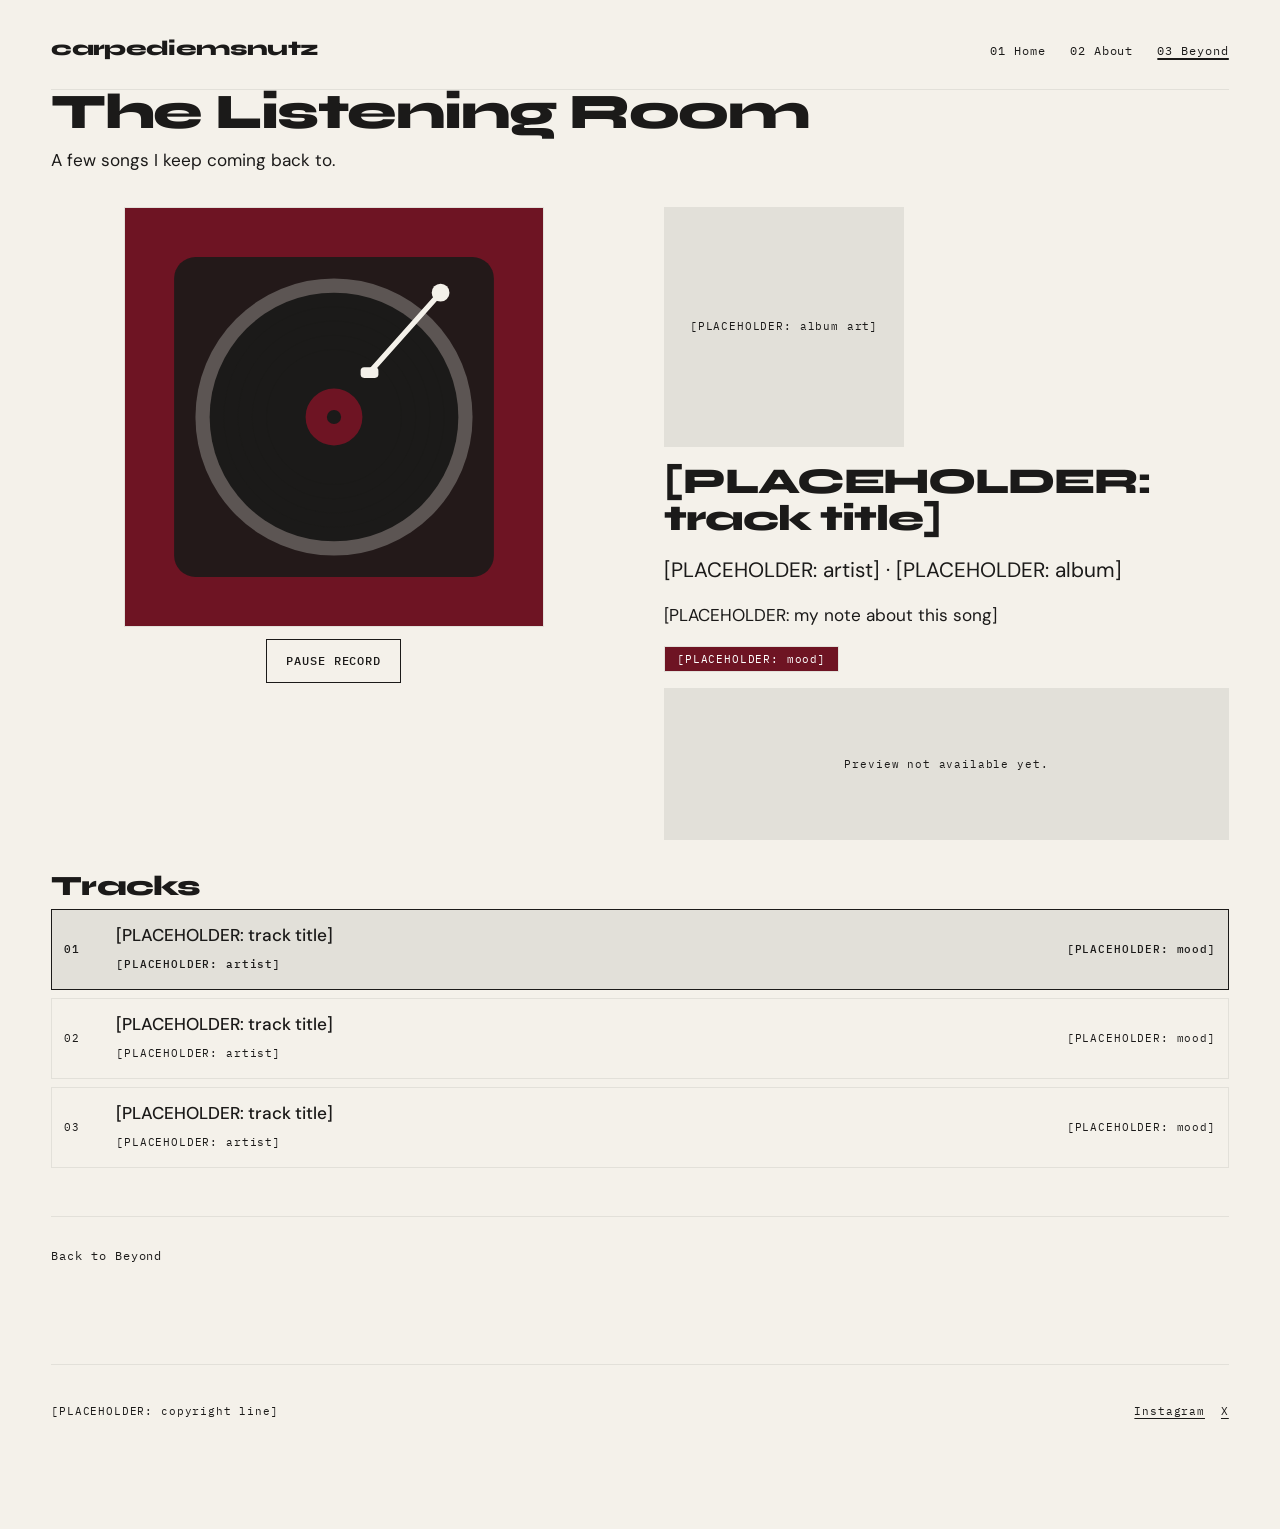
==== listening-room/index.html @ 9725955f "add listening room" ====
<!DOCTYPE html>
<html lang="en">
<head>
<meta charset="utf-8">
<meta name="viewport" content="width=device-width, initial-scale=1">
<title>The Listening Room — carpediemsnutz</title>
<meta name="description" content="[PLACEHOLDER: listening room description]">

<link rel="stylesheet" href="../css/fonts.css">
<link rel="stylesheet" href="../css/tokens.css">
<link rel="stylesheet" href="../css/base.css">
<link rel="stylesheet" href="../css/pages.css?v=1">
<link rel="stylesheet" href="../css/listening-room.css">
</head>
<body>

<div class="page-frame">

  <nav class="site-nav" aria-label="Main">
    <p class="site-nav-word">carpediemsnutz</p>
    <ul class="site-nav-list">
      <li><a href="../">01 Home</a></li>
      <li><a href="../#about">02 About</a></li>
      <li><a href="../#beyond" aria-current="page">03 Beyond</a></li>
    </ul>
  </nav>

  <main>
    <h1 class="page-heading">The Listening Room</h1>
    <p class="page-intro">A few songs I keep coming back to.</p>

    <div class="lr-layout">
      <div class="lr-turntable-col">
        <div class="turntable-wrap" id="turntable-wrap">
          <div class="turntable-field" id="room-accent">
            <svg class="turntable lr-turntable" viewBox="0 0 200 200" aria-hidden="true" focusable="false">
              <!-- plinth -->
              <rect x="10" y="10" width="180" height="180" rx="12" fill="var(--ink)" opacity="0.9"/>
              <!-- platter -->
              <circle cx="100" cy="100" r="78" fill="var(--stone)" opacity="0.3"/>
              <!-- record -->
              <g class="turntable__record">
                <circle cx="100" cy="100" r="70" fill="var(--ink)"/>
                <circle cx="100" cy="100" r="62" fill="none" stroke="var(--ink)" stroke-width="0.5" opacity="0.4"/>
                <circle cx="100" cy="100" r="54" fill="none" stroke="var(--ink)" stroke-width="0.5" opacity="0.4"/>
                <circle cx="100" cy="100" r="46" fill="none" stroke="var(--ink)" stroke-width="0.5" opacity="0.4"/>
                <circle cx="100" cy="100" r="38" fill="none" stroke="var(--ink)" stroke-width="0.5" opacity="0.4"/>
                <circle cx="100" cy="100" r="16" class="turntable__label" fill="var(--butter)"/>
                <circle cx="100" cy="100" r="4" fill="var(--ink)"/>
              </g>
              <!-- tonearm -->
              <g class="turntable__tonearm">
                <line x1="160" y1="30" x2="120" y2="75" stroke="var(--paper)" stroke-width="3" stroke-linecap="round"/>
                <circle cx="160" cy="30" r="5" fill="var(--paper)"/>
                <rect x="115" y="72" width="10" height="6" rx="2" fill="var(--paper)"/>
              </g>
            </svg>
          </div>
          <button class="pause-toggle btn" id="pause-toggle" type="button" aria-pressed="false">Pause record</button>
        </div>
      </div>

      <div class="lr-selection">
        <div class="album-art" id="album-art">[PLACEHOLDER: album art]</div>
        <h2 class="track-title" id="track-title">[PLACEHOLDER: track title]</h2>
        <p class="track-artist" id="track-artist">[PLACEHOLDER: artist]</p>
        <p class="track-note" id="track-note">[PLACEHOLDER: my note about this song]</p>
        <span class="mood-tag" id="mood-tag">[PLACEHOLDER: mood]</span>
        <div class="embed-wrap" id="embed-wrap">
          <p class="embed-placeholder">Select a track to hear a bit.</p>
        </div>
        <p class="live-region" id="live-region" aria-live="polite" aria-atomic="true"></p>
      </div>
    </div>

    <div class="lr-tracklist">
      <h2 class="block-heading">Tracks</h2>
      <ul class="track-list" id="track-list"></ul>
    </div>
  </main>

  <div class="back-to-start">
    <a href="../#beyond">Back to Beyond</a>
  </div>

  <footer class="footer">
    <p class="footer-line">[PLACEHOLDER: copyright line]</p>
    <div class="footer-social" id="social" aria-label="Social media"></div>
  </footer>

</div>

<script src="../js/pages.js"></script>
<script src="../js/listening-room.js"></script>
</body>
</html>
---- css/fonts.css ----
/* Self-hosted Google Fonts, latin subset, weights used by css/tokens.css. All under the OFL. */

@font-face {
  font-family: "Caveat";
  font-style: normal;
  font-weight: 500;
  font-display: swap;
  src: url("../vendor/fonts/caveat-500.woff2") format("woff2");
}

@font-face {
  font-family: "DM Sans";
  font-style: normal;
  font-weight: 400;
  font-display: swap;
  src: url("../vendor/fonts/dm-sans-400.woff2") format("woff2");
}

@font-face {
  font-family: "DM Sans";
  font-style: normal;
  font-weight: 500;
  font-display: swap;
  src: url("../vendor/fonts/dm-sans-500.woff2") format("woff2");
}

@font-face {
  font-family: "DM Sans";
  font-style: normal;
  font-weight: 700;
  font-display: swap;
  src: url("../vendor/fonts/dm-sans-700.woff2") format("woff2");
}

@font-face {
  font-family: "IBM Plex Mono";
  font-style: normal;
  font-weight: 400;
  font-display: swap;
  src: url("../vendor/fonts/ibm-plex-mono-400.woff2") format("woff2");
}

@font-face {
  font-family: "IBM Plex Mono";
  font-style: normal;
  font-weight: 500;
  font-display: swap;
  src: url("../vendor/fonts/ibm-plex-mono-500.woff2") format("woff2");
}

@font-face {
  font-family: "Syne";
  font-style: normal;
  font-weight: 700;
  font-display: swap;
  src: url("../vendor/fonts/syne-700.woff2") format("woff2");
}

@font-face {
  font-family: "Syne";
  font-style: normal;
  font-weight: 800;
  font-display: swap;
  src: url("../vendor/fonts/syne-800.woff2") format("woff2");
}
---- css/tokens.css ----
/* ============================================================
   DESIGN TOKENS
   Single source of truth for colour, type, spacing, rules,
   radii and layout. Consumed by base.css and the style guide.
   No gradients, shadows or textures belong in this system.
   ============================================================ */

:root {
  /* ----------------------------------------------------------
     1. COLOUR
     ---------------------------------------------------------- */
  --paper: #F4F1EA;
  --white: #FFFFFF;
  --ink: #1B1A19;
  --muted: #B7B7B1;
  --stone: #E2E0D9;

  --maroon: #6E1423;
  --vermilion: #E4472B;
  --cobalt: #2B44D8;
  --butter: #F2C94C;

  /* On-colour text.
     Every pair below is checked against WCAG 2.1.
     Normal text = 4.5:1, large text = 3:1, non-text = 3:1.

     paper       + ink        15.41:1  AAA
     white       + ink        17.38:1  AAA
     ink         + paper      15.41:1  AAA
     stone       + ink        13.16:1  AAA
     muted       + ink         8.62:1  AAA  (text on muted)
     maroon      + white      11.75:1  AAA
     vermilion   + black       5.23:1  AA   (ink is 4.33:1, so NOT used)
     cobalt      + white       7.19:1  AAA
     butter      + ink        10.95:1  AAA

     `--muted` on paper is 1.79:1 and `--stone` on paper is
     1.17:1: use both as surfaces/rules, never as body text. */
  --on-paper: var(--ink);
  --on-white: var(--ink);
  --on-ink: var(--paper);
  --on-muted: var(--ink);
  --on-stone: var(--ink);
  --on-maroon: var(--white);
  --on-vermilion: #000000;
  --on-cobalt: var(--white);
  --on-butter: var(--ink);

  /* Functional colour */
  --focus-ring: var(--ink);
  --selection-bg: var(--butter);
  --selection-ink: var(--ink);
  --rule-color: var(--ink);
  --rule-subtle: var(--stone);

  /* ----------------------------------------------------------
     2. TYPE
     Loaded weights only:
     Syne 700/800 · DM Sans 400/500/700
     IBM Plex Mono 400/500 · Caveat 500
     ---------------------------------------------------------- */
  --font-display: "Syne", "Arial Black", sans-serif;
  --font-body: "DM Sans", "Helvetica Neue", Arial, sans-serif;
  --font-mono: "IBM Plex Mono", "SFMono-Regular", Consolas, monospace;
  --font-hand: "Caveat", "Segoe Script", cursive;

  --weight-regular: 400;
  --weight-medium: 500;
  --weight-bold: 700;
  --weight-display: 800;

  /* Fluid scale. Each value is a clamp(min, preferred, max) that
     lands comfortably at 375px, 768px and 1440px. */
  --text-2xs: clamp(0.625rem, 0.61rem + 0.06vw, 0.6875rem);
  --text-xs: clamp(0.6875rem, 0.67rem + 0.08vw, 0.75rem);
  --text-sm: clamp(0.8125rem, 0.79rem + 0.1vw, 0.875rem);
  --text-base: clamp(0.975rem, 0.93rem + 0.18vw, 1.075rem);
  --text-lg: clamp(1.125rem, 1.02rem + 0.4vw, 1.3rem);
  --text-xl: clamp(1.35rem, 1.15rem + 0.85vw, 1.75rem);
  --text-2xl: clamp(1.5rem, 1.15rem + 1.4vw, 2.6rem);
  --text-3xl: clamp(1.75rem, 1.2rem + 2.4vw, 3.75rem);
  --text-4xl: clamp(1.85rem, 1.25rem + 3.4vw, 5.25rem);
  --text-display: clamp(2.25rem, 0.95rem + 5.5vw, 9rem);
  --text-hand: clamp(1.35rem, 1.2rem + 0.6vw, 1.75rem);

  --leading-none: 0.9;
  --leading-tight: 1.02;
  --leading-snug: 1.2;
  --leading-normal: 1.6;
  --leading-loose: 1.8;

  --tracking-tight: -0.03em;
  --tracking-snug: -0.01em;
  --tracking-normal: 0;
  --tracking-wide: 0.08em;
  --tracking-wider: 0.14em;
  --tracking-widest: 0.22em;

  /* ----------------------------------------------------------
     3. SPACE, RULES, RADII
     ---------------------------------------------------------- */
  --space-0: 0;
  --space-1: 0.25rem;
  --space-2: 0.5rem;
  --space-3: 0.75rem;
  --space-4: 1rem;
  --space-5: 1.5rem;
  --space-6: 2rem;
  --space-7: 3rem;
  --space-8: 4rem;
  --space-9: 6rem;
  --space-10: 8rem;
  --space-section: clamp(3.5rem, 9vw, 9rem);

  --border-thin: 1px;
  --border-medium: 2px;
  --border-thick: 3px;

  --radius-none: 0;
  --radius-xs: 2px;
  --radius-circle: 50%;

  /* ----------------------------------------------------------
     4. LAYOUT + BREAKPOINTS
     Media queries use literal px because var() is invalid there.
     These values are the canonical reference for JS and docs:
     375 mobile, 768 tablet, 1100 rail/desktop, 1440 wide.
     ---------------------------------------------------------- */
  --bp-xs: 375px;
  --bp-sm: 480px;
  --bp-md: 768px;
  --bp-lg: 1100px;
  --bp-xl: 1440px;

  --container-max: 1440px;
  --container-text: 68ch;
  --gutter: clamp(1.25rem, 4vw, 4rem);
  --header-height: 4.5rem;

  /* ----------------------------------------------------------
     5. MOTION
     ---------------------------------------------------------- */
  --ease-out: cubic-bezier(0.22, 0.61, 0.36, 1);
  --duration-fast: 140ms;
  --duration-base: 220ms;

  /* Stamp geometry */
  --stamp-rotation: -3deg;
  --stamp-rotation-alt: 2deg;
}
---- css/base.css ----
/* ============================================================
   BASE
   Reset, typography, links, buttons, captions, dividers,
   flat colour blocks, the stamp label and the numbered list.
   Consumes css/tokens.css. No gradients, heavy shadows or
   textures are used here.
   ============================================================ */

/* ------------------------------------------------------------
   1. RESET
   ------------------------------------------------------------ */
*,
*::before,
*::after {
  box-sizing: border-box;
}

* {
  margin: 0;
}

html {
  -webkit-text-size-adjust: 100%;
  text-size-adjust: 100%;
  scroll-behavior: smooth;
}

body {
  min-height: 100svh;
  background: var(--paper);
  color: var(--ink);
  font-family: var(--font-body);
  font-size: var(--text-base);
  font-weight: var(--weight-regular);
  line-height: var(--leading-normal);
  -webkit-font-smoothing: antialiased;
  text-rendering: optimizeLegibility;
  overflow-x: clip;
}

img,
picture,
video,
canvas,
svg {
  display: block;
  max-width: 100%;
}

img {
  height: auto;
}

input,
button,
textarea,
select {
  font: inherit;
  color: inherit;
}

button {
  padding: 0;
  border: 0;
  background: none;
}

ul,
ol {
  padding: 0;
}

::selection {
  background: var(--selection-bg);
  color: var(--selection-ink);
}

/* ------------------------------------------------------------
   2. TYPOGRAPHY
   ------------------------------------------------------------ */
h1,
h2,
h3,
h4,
h5,
h6 {
  font-family: var(--font-display);
  font-weight: var(--weight-bold);
  line-height: var(--leading-tight);
  letter-spacing: var(--tracking-tight);
  text-wrap: balance;
}

h1 {
  font-size: var(--text-display);
  font-weight: var(--weight-display);
  line-height: var(--leading-none);
}

h2 {
  font-size: var(--text-4xl);
  line-height: 0.94;
}

h3 {
  font-size: var(--text-3xl);
}

h4 {
  font-size: var(--text-2xl);
}

h5 {
  font-size: var(--text-xl);
}

h6 {
  font-family: var(--font-body);
  font-size: var(--text-lg);
  font-weight: var(--weight-medium);
  letter-spacing: var(--tracking-normal);
  line-height: var(--leading-snug);
}

p {
  max-width: var(--container-text);
}

.lead {
  max-width: 38ch;
  font-size: var(--text-xl);
  line-height: 1.35;
  letter-spacing: var(--tracking-snug);
}

.hand-note {
  max-width: 32ch;
  font-family: var(--font-hand);
  font-size: var(--text-hand);
  font-weight: var(--weight-medium);
  line-height: 1.25;
}

.measure {
  max-width: var(--container-text);
}

.measure--narrow {
  max-width: 44ch;
}

/* ------------------------------------------------------------
   3. LINKS + FOCUS
   ------------------------------------------------------------ */
a {
  color: inherit;
  text-decoration-line: underline;
  text-decoration-thickness: var(--border-thin);
  text-underline-offset: 0.18em;
  transition: color var(--duration-fast) var(--ease-out);
}

a:hover {
  color: var(--maroon);
}

.color-block a:hover {
  color: inherit;
  text-decoration-thickness: var(--border-medium);
}

:where(a, button, input, textarea, select, summary, [tabindex]):focus-visible {
  outline: var(--border-medium) solid var(--focus-ring);
  outline-offset: 3px;
}

.skip-link {
  position: absolute;
  top: calc(-1 * var(--space-10));
  left: var(--space-4);
  z-index: 100;
  padding: var(--space-3) var(--space-4);
  background: var(--ink);
  color: var(--paper);
  font-family: var(--font-mono);
  font-size: var(--text-xs);
  letter-spacing: var(--tracking-wide);
  text-transform: uppercase;
  text-decoration: none;
}

.skip-link:focus {
  top: var(--space-4);
}

/* ------------------------------------------------------------
   4. LAYOUT PRIMITIVES
   ------------------------------------------------------------ */
.container {
  width: 100%;
  max-width: var(--container-max);
  margin-inline: auto;
  padding-inline: var(--gutter);
}

.container--text {
  max-width: calc(var(--container-text) + (var(--gutter) * 2));
}

.section {
  padding-block: var(--space-section);
}

.section--tight {
  padding-block: var(--space-8);
}

.stack > * + * {
  margin-top: var(--space-4);
}

.cluster {
  display: flex;
  flex-wrap: wrap;
  align-items: center;
  gap: var(--space-3);
}

/* ------------------------------------------------------------
   5. FLAT COLOUR BLOCKS
   ------------------------------------------------------------ */
.color-block {
  padding-block: var(--space-section);
  background: var(--block-bg);
  color: var(--block-ink);
}

.color-block--paper {
  --block-bg: var(--paper);
  --block-ink: var(--on-paper);
  --focus-ring: var(--ink);
}

.color-block--white {
  --block-bg: var(--white);
  --block-ink: var(--on-white);
  --focus-ring: var(--ink);
}

.color-block--stone {
  --block-bg: var(--stone);
  --block-ink: var(--on-stone);
  --focus-ring: var(--ink);
}

.color-block--ink {
  --block-bg: var(--ink);
  --block-ink: var(--on-ink);
  --focus-ring: var(--paper);
}

.color-block--maroon {
  --block-bg: var(--maroon);
  --block-ink: var(--on-maroon);
  --focus-ring: var(--paper);
}

.color-block--vermilion {
  --block-bg: var(--vermilion);
  --block-ink: var(--on-vermilion);
  --focus-ring: #000000;
}

.color-block--cobalt {
  --block-bg: var(--cobalt);
  --block-ink: var(--on-cobalt);
  --focus-ring: var(--paper);
}

.color-block--butter {
  --block-bg: var(--butter);
  --block-ink: var(--on-butter);
  --focus-ring: var(--ink);
}

.color-block .caption {
  color: inherit;
}

/* ------------------------------------------------------------
   6. CAPTIONS + NUMBERED LABELS
   ------------------------------------------------------------ */
.caption,
.mono-label {
  color: inherit;
  font-family: var(--font-mono);
  font-size: var(--text-xs);
  font-weight: var(--weight-regular);
  line-height: 1.4;
  letter-spacing: var(--tracking-wider);
  text-transform: uppercase;
}

.caption--small {
  font-size: var(--text-2xs);
  letter-spacing: var(--tracking-widest);
}

.numbered-label {
  display: inline-flex;
  align-items: baseline;
  gap: 0.55rem;
  color: inherit;
  font-family: var(--font-mono);
  font-size: var(--text-xs);
  font-weight: var(--weight-regular);
  line-height: 1.4;
  letter-spacing: var(--tracking-wider);
  text-transform: uppercase;
}

.numbered-label__number {
  color: var(--maroon);
  font-weight: var(--weight-medium);
}

.color-block .numbered-label__number {
  color: inherit;
}

/* ------------------------------------------------------------
   7. RULES
   ------------------------------------------------------------ */
hr,
.rule {
  border: 0;
  border-top: var(--border-thin) solid var(--rule-color);
}

.rule--subtle {
  border-top-color: var(--rule-subtle);
}

/* ------------------------------------------------------------
   8. BUTTONS
   ------------------------------------------------------------ */
.btn {
  display: inline-flex;
  align-items: center;
  justify-content: center;
  gap: var(--space-2);
  min-height: 2.75rem;
  padding: 0.8rem 1.2rem;
  border: var(--border-thin) solid var(--ink);
  border-radius: var(--radius-none);
  background: transparent;
  color: var(--ink);
  font-family: var(--font-mono);
  font-size: var(--text-xs);
  font-weight: var(--weight-medium);
  line-height: 1;
  letter-spacing: var(--tracking-wide);
  text-align: center;
  text-decoration: none;
  text-transform: uppercase;
  cursor: pointer;
  transition:
    background-color var(--duration-fast) var(--ease-out),
    border-color var(--duration-fast) var(--ease-out),
    color var(--duration-fast) var(--ease-out);
}

.btn:hover {
  background: var(--ink);
  color: var(--paper);
}

.btn--primary {
  border-color: var(--ink);
  background: var(--ink);
  color: var(--paper);
}

.btn--primary:hover {
  border-color: var(--maroon);
  background: var(--maroon);
  color: var(--white);
}

.btn--secondary {
  border-color: var(--ink);
  background: transparent;
  color: var(--ink);
}

.btn--secondary:hover {
  background: var(--ink);
  color: var(--paper);
}

.btn--arrow {
  min-height: 2.75rem;
  padding: 0 0 0.3rem;
  border: 0;
  border-bottom: var(--border-thin) solid currentColor;
  background: transparent;
  color: var(--ink);
}

.btn--arrow::after {
  content: "\2192";
  display: inline-block;
  margin-left: var(--space-1);
  transition: transform var(--duration-fast) var(--ease-out);
}

.btn--arrow:hover {
  background: transparent;
  color: var(--maroon);
}

.btn--arrow:hover::after {
  transform: translateX(3px);
}

.btn:disabled,
.btn[aria-disabled="true"] {
  opacity: 0.38;
  cursor: not-allowed;
  pointer-events: none;
}

.color-block .btn--secondary {
  border-color: currentColor;
  color: inherit;
}

.color-block .btn--secondary:hover {
  background: currentColor;
  color: var(--block-bg);
}

/* ------------------------------------------------------------
   9. STAMP LABEL
   ------------------------------------------------------------ */
.stamp {
  display: inline-block;
  padding: 0.45rem 0.7rem;
  border: var(--border-thin) solid currentColor;
  border-radius: var(--radius-none);
  color: inherit;
  font-family: var(--font-mono);
  font-size: var(--text-2xs);
  font-weight: var(--weight-medium);
  line-height: 1;
  letter-spacing: var(--tracking-widest);
  text-transform: uppercase;
  white-space: nowrap;
  transform: rotate(var(--stamp-rotation));
  transform-origin: center;
}

.stamp--maroon {
  color: var(--maroon);
}

.stamp--paper {
  color: var(--paper);
}

.stamp--alt {
  transform: rotate(var(--stamp-rotation-alt));
}

/* ------------------------------------------------------------
   10. NUMBERED PROJECT LIST
   ------------------------------------------------------------ */
.project-list {
  list-style: none;
  border-top: var(--border-thin) solid var(--rule-color);
}

.project-list > li + li {
  margin-top: 0;
}

.project-row {
  display: grid;
  grid-template-columns: 2.25rem minmax(0, 1fr) 1.5rem;
  gap: var(--space-2) var(--space-3);
  align-items: baseline;
  padding: var(--space-4) 0;
  border-bottom: var(--border-thin) solid var(--rule-subtle);
  color: inherit;
  text-decoration: none;
}

.project-row__num {
  grid-column: 1;
  grid-row: 1;
  color: var(--maroon);
  font-family: var(--font-mono);
  font-size: var(--text-xs);
  letter-spacing: var(--tracking-wider);
}

.project-row__title {
  grid-column: 2;
  grid-row: 1;
  font-family: var(--font-display);
  font-size: var(--text-xl);
  font-weight: var(--weight-bold);
  line-height: 1.08;
  letter-spacing: var(--tracking-tight);
}

.project-row__meta {
  grid-column: 2;
  grid-row: 2;
  color: inherit;
  font-family: var(--font-mono);
  font-size: var(--text-2xs);
  line-height: 1.4;
  letter-spacing: var(--tracking-wide);
  text-transform: uppercase;
}

.project-row__arrow {
  grid-column: 3;
  grid-row: 1;
  justify-self: end;
  font-family: var(--font-mono);
  font-size: var(--text-lg);
  line-height: 1;
  transition: transform var(--duration-fast) var(--ease-out);
}

.project-row:hover {
  color: var(--ink);
}

.project-row:hover .project-row__title {
  color: var(--maroon);
}

.project-row:hover .project-row__arrow {
  transform: translate(2px, -2px);
}

@media (min-width: 768px) {
  .project-row {
    grid-template-columns: 4rem minmax(0, 1fr) 14rem 2rem;
    gap: var(--space-5);
    align-items: center;
    padding-block: var(--space-5);
  }

  .project-row__num {
    grid-column: 1;
  }

  .project-row__title {
    grid-column: 2;
  }

  .project-row__meta {
    grid-column: 3;
    grid-row: 1;
    text-align: right;
  }

  .project-row__arrow {
    grid-column: 4;
  }
}

/* ------------------------------------------------------------
   11. UTILITIES
   ------------------------------------------------------------ */
.visually-hidden {
  position: absolute;
  width: 1px;
  height: 1px;
  padding: 0;
  margin: -1px;
  overflow: hidden;
  clip: rect(0 0 0 0);
  white-space: nowrap;
  border: 0;
}

/* ------------------------------------------------------------
   12. REDUCED MOTION
   ------------------------------------------------------------ */
@media (prefers-reduced-motion: reduce) {
  *,
  *::before,
  *::after {
    animation-duration: 0.01ms !important;
    animation-iteration-count: 1 !important;
    transition-duration: 0.01ms !important;
    scroll-behavior: auto !important;
  }
}
---- css/pages.css ----
/* ============================================================
   SHARED PAGE STYLES
   Nav, footer, next strip, page frame, headings, blocks.
   Colours, sizes and spacing come from css/tokens.css.
   ============================================================ */

.page-frame {
  max-width: var(--container-max);
  margin-inline: auto;
  padding: var(--space-6) var(--gutter) var(--space-9);
  min-height: 100vh;
}

/* ---- Top navigation ---- */
.site-nav {
  display: flex;
  align-items: baseline;
  justify-content: space-between;
  gap: var(--space-4);
  padding-block-end: var(--space-5);
  border-block-end: var(--border-thin) solid var(--rule-subtle);
}

.site-nav-word {
  margin: 0;
  font-family: var(--font-display);
  font-weight: var(--weight-display);
  font-size: var(--text-lg);
  letter-spacing: var(--tracking-tight);
}

.site-nav-list {
  display: flex;
  gap: var(--space-5);
  list-style: none;
  margin: 0;
  padding: 0;
  font-family: var(--font-mono);
  font-size: var(--text-xs);
  letter-spacing: var(--tracking-wide);
}

.site-nav-list a {
  color: var(--ink);
  text-decoration: none;
  padding-block: var(--space-1);
}

.site-nav-list a:hover {
  text-decoration: underline;
  text-underline-offset: 0.25em;
}

.site-nav-list a[aria-current="page"] {
  text-decoration: underline;
  text-decoration-thickness: 2px;
  text-underline-offset: 0.25em;
}

/* ---- Footer ---- */
.footer {
  margin-block-start: var(--space-9);
  padding-block-start: var(--space-5);
  border-block-start: var(--border-thin) solid var(--rule-subtle);
  display: flex;
  align-items: baseline;
  justify-content: space-between;
  gap: var(--space-4);
  flex-wrap: wrap;
}

.footer-line {
  margin: 0;
  font-family: var(--font-mono);
  font-size: var(--text-2xs);
  letter-spacing: var(--tracking-wide);
  color: var(--ink);
}

.footer-social {
  display: flex;
  gap: var(--space-4);
}

.footer-social .social-link {
  display: inline-flex;
  align-items: center;
  min-height: 2.75rem;
  font-family: var(--font-mono);
  font-size: var(--text-2xs);
  letter-spacing: var(--tracking-wide);
  color: var(--ink);
  text-decoration: underline;
  text-underline-offset: 0.25em;
}

.footer-social .social-link:hover {
  color: var(--maroon);
}

/* ---- Next strip ---- */
.next-strip {
  margin-block-start: var(--space-7);
  padding-block-start: var(--space-5);
  border-block-start: var(--border-thin) solid var(--rule-subtle);
}

.next-strip-link {
  display: inline-flex;
  align-items: baseline;
  gap: var(--space-3);
  font-family: var(--font-display);
  font-weight: var(--weight-display);
  font-size: var(--text-xl);
  color: var(--ink);
  text-decoration: none;
}

.next-strip-link:hover {
  color: var(--maroon);
}

.next-strip-num {
  font-family: var(--font-mono);
  font-size: var(--text-xs);
  letter-spacing: var(--tracking-wide);
  font-weight: var(--weight-regular);
}

/* ---- Back to start ---- */
.back-to-start {
  margin-block-start: var(--space-7);
  padding-block-start: var(--space-5);
  border-block-start: var(--border-thin) solid var(--rule-subtle);
}

.back-to-start a {
  display: inline-flex;
  align-items: baseline;
  gap: var(--space-3);
  font-family: var(--font-mono);
  font-size: var(--text-xs);
  letter-spacing: var(--tracking-wide);
  color: var(--ink);
  text-decoration: none;
}

.back-to-start a:hover {
  text-decoration: underline;
  text-underline-offset: 0.25em;
}

/* ---- Page headings ---- */
.page-heading {
  margin: 0 0 var(--space-3);
  font-family: var(--font-display);
  font-weight: var(--weight-display);
  font-size: var(--text-3xl);
  line-height: var(--leading-none);
  letter-spacing: var(--tracking-tight);
}

.page-subline {
  margin: 0 0 var(--space-6);
  font-family: var(--font-mono);
  font-size: var(--text-xs);
  letter-spacing: var(--tracking-wide);
  color: var(--ink);
}

.page-intro {
  margin: 0 0 var(--space-6);
  font-family: var(--font-body);
  font-size: var(--text-base);
  line-height: var(--leading-relaxed);
  max-width: 42rem;
}

/* ---- Home page ---- */
.home-layout {
  display: grid;
  grid-template-columns: minmax(0, 1fr) 240px;
  gap: var(--space-7);
  align-items: start;
}

.home-text {
  display: flex;
  flex-direction: column;
  gap: var(--space-4);
}

.home-heading {
  margin: 0;
  font-family: var(--font-display);
  font-weight: var(--weight-display);
  font-size: var(--text-4xl);
  line-height: var(--leading-none);
  letter-spacing: var(--tracking-tight);
}

.home-heading em {
  font-style: italic;
  font-weight: var(--weight-display);
}

.home-line {
  margin: 0;
  font-family: var(--font-body);
  font-size: var(--text-lg);
  line-height: var(--leading-relaxed);
  max-width: 32rem;
}

.home-photos {
  position: relative;
  width: 240px;
  height: 320px;
  flex-shrink: 0;
}

.home-photo {
  position: absolute;
  width: 180px;
  aspect-ratio: 3 / 4;
  background: var(--stone);
  display: flex;
  align-items: center;
  justify-content: center;
  font-family: var(--font-mono);
  font-size: var(--text-2xs);
  letter-spacing: var(--tracking-wide);
  color: var(--ink);
  border: var(--border-thin) solid var(--rule-subtle);
}

.home-photo:first-child {
  top: 0;
  left: 0;
  transform: rotate(-2deg);
  z-index: 2;
}

.home-photo:last-child {
  bottom: 0;
  right: 0;
  transform: rotate(3deg);
  z-index: 1;
}

.home-accent {
  position: absolute;
  width: 60px;
  height: 60px;
  background: var(--butter);
  top: 40%;
  right: 10px;
  z-index: 0;
}

/* ---- About page ---- */
.about-layout {
  display: grid;
  grid-template-columns: minmax(0, 1fr) minmax(0, 1fr);
  gap: var(--space-7);
  align-items: start;
}

.about-left {
  display: flex;
  flex-direction: column;
  gap: var(--space-6);
}

.about-right {
  display: flex;
  flex-direction: column;
  gap: var(--space-6);
}

.block {
  display: flex;
  flex-direction: column;
  gap: var(--space-3);
}

.block-heading {
  margin: 0 0 var(--space-2);
  font-family: var(--font-display);
  font-weight: var(--weight-display);
  font-size: var(--text-xl);
  line-height: var(--leading-tight);
}

.block-text p {
  margin: 0 0 var(--space-3);
  font-family: var(--font-body);
  font-size: var(--text-base);
  line-height: var(--leading-relaxed);
}

.block-text p:last-child {
  margin-bottom: 0;
}

.block-photo {
  margin: 0;
}

.photo-frame {
  width: 100%;
  aspect-ratio: 3 / 2;
  background: var(--stone);
  display: flex;
  align-items: center;
  justify-content: center;
  font-family: var(--font-mono);
  font-size: var(--text-2xs);
  letter-spacing: var(--tracking-wide);
  color: var(--ink);
  border: var(--border-thin) solid var(--rule-subtle);
}

.photo-frame img {
  width: 100%;
  height: 100%;
  object-fit: cover;
}

.block-photo figcaption {
  margin-block-start: var(--space-2);
  font-family: var(--font-mono);
  font-size: var(--text-2xs);
  letter-spacing: var(--tracking-wide);
  color: var(--ink);
}

.block-list dl {
  margin: 0;
  font-family: var(--font-mono);
  font-size: var(--text-sm);
  line-height: var(--leading-relaxed);
}

.block-list dt {
  float: left;
  min-width: 4rem;
  margin-inline-end: var(--space-3);
  color: var(--ink);
}

.block-list dd {
  margin: 0 0 var(--space-2);
  color: var(--ink);
}

.block-list dd::after {
  content: "";
  display: block;
  clear: both;
}

.tags {
  display: flex;
  flex-wrap: wrap;
  gap: var(--space-2);
  list-style: none;
  margin: 0;
  padding: 0;
}

.tags li {
  padding: var(--space-1) var(--space-3);
  background: var(--stone);
  font-family: var(--font-mono);
  font-size: var(--text-2xs);
  letter-spacing: var(--tracking-wide);
  color: var(--ink);
  border: var(--border-thin) solid var(--rule-subtle);
}

/* ---- Beyond page ---- */
.beyond-heading {
  margin: 0 0 var(--space-2);
  font-family: var(--font-display);
  font-weight: var(--weight-display);
  font-size: var(--text-3xl);
  line-height: var(--leading-none);
  letter-spacing: var(--tracking-tight);
}

.beyond-subline {
  margin: 0 0 var(--space-7);
  font-family: var(--font-mono);
  font-size: var(--text-xs);
  letter-spacing: var(--tracking-wide);
}

.beyond-objects {
  display: grid;
  grid-template-columns: minmax(0, 1fr) minmax(0, 1fr);
  gap: var(--space-6);
}

.object {
  display: flex;
  flex-direction: column;
  text-decoration: none;
  color: var(--ink);
}

.object-field {
  position: relative;
  aspect-ratio: 4 / 3;
  overflow: hidden;
  border: var(--border-thin) solid var(--rule-subtle);
}

.object-field--butter {
  background: var(--butter);
}

.object-field--maroon {
  background: var(--maroon);
}

/* Sketchbook book object */
.book-object {
  position: absolute;
  top: 50%;
  left: 50%;
  transform: translate(-50%, -50%);
  width: 45%;
  aspect-ratio: 3 / 4;
  perspective: 600px;
  transition: transform 200ms ease;
}

.book-object__cover {
  position: absolute;
  inset: 0;
  background: var(--ink);
  color: var(--paper);
  border-radius: 3px 6px 6px 3px;
  transform-origin: left center;
  transition: transform 200ms ease;
  display: flex;
  flex-direction: column;
  align-items: center;
  justify-content: center;
  gap: var(--space-2);
  padding: var(--space-3);
  box-shadow: 3px 3px 8px rgba(0, 0, 0, 0.15);
}

.book-object__pages {
  position: absolute;
  right: -3px;
  top: 3px;
  bottom: 3px;
  width: 6px;
  background: var(--paper);
  border-radius: 0 2px 2px 0;
  box-shadow: 1px 0 3px rgba(0, 0, 0, 0.1);
}

.book-object__spine {
  position: absolute;
  left: 0;
  top: 0;
  bottom: 0;
  width: 4px;
  background: rgba(0, 0, 0, 0.3);
  border-radius: 3px 0 0 3px;
}

.book-object__stamp {
  font-family: var(--font-mono);
  font-size: var(--text-2xs);
  letter-spacing: var(--tracking-wide);
  background: var(--butter);
  color: var(--ink);
  padding: 2px 6px;
  border-radius: 2px;
}

.book-object__name {
  font-family: var(--font-mono);
  font-size: var(--text-2xs);
  letter-spacing: var(--tracking-wide);
  color: var(--paper);
  text-align: center;
}

.object:hover .book-object,
.object:focus .book-object {
  transform: translate(-50%, -50%) rotate(-3deg) scale(1.03);
}

.object:hover .book-object__cover,
.object:focus .book-object__cover {
  transform: rotateY(-18deg);
}

/* Record player */
.turntable {
  position: absolute;
  top: 50%;
  left: 50%;
  transform: translate(-50%, -50%);
  width: 60%;
  aspect-ratio: 1;
}

.turntable svg {
  width: 100%;
  height: 100%;
}

.turntable__record {
  transform-origin: center;
}

.object:hover .turntable__record,
.object:focus .turntable__record {
  animation: spin 2s linear infinite;
}

@media (prefers-reduced-motion: reduce) {
  .object:hover .turntable__record,
  .object:focus .turntable__record {
    animation: none;
  }
}

@keyframes spin {
  to { transform: rotate(360deg); }
}

.object-label {
  padding: var(--space-3) 0 0;
  display: flex;
  flex-direction: column;
  gap: var(--space-1);
}

.object-title {
  margin: 0;
  font-family: var(--font-display);
  font-weight: var(--weight-display);
  font-size: var(--text-lg);
  line-height: var(--leading-tight);
}

.object-blurb {
  margin: 0;
  font-family: var(--font-body);
  font-size: var(--text-sm);
  line-height: var(--leading-relaxed);
  color: var(--ink);
}

.object-cta {
  margin-block-start: var(--space-2);
  font-family: var(--font-mono);
  font-size: var(--text-xs);
  letter-spacing: var(--tracking-wide);
  text-decoration: underline;
  text-underline-offset: 0.25em;
}

/* ---- Responsive ---- */
@media (max-width: 768px) {
  .home-layout {
    grid-template-columns: 1fr;
  }

  .home-photos {
    width: 200px;
    height: 260px;
    margin-inline: auto;
  }

  .about-layout {
    grid-template-columns: 1fr;
  }

  .beyond-objects {
    grid-template-columns: 1fr;
  }
}

@media (max-width: 480px) {
  .site-nav {
    flex-direction: column;
    gap: var(--space-2);
  }

  .site-nav-list {
    gap: var(--space-3);
  }

  .footer {
    flex-direction: column;
    gap: var(--space-2);
  }
}

@media (prefers-reduced-motion: reduce) {
  .book-object,
  .book-object__cover {
    transition: none;
  }
}
---- css/listening-room.css ----
/* ============================================================
   LISTENING ROOM
   Turntable, selection panel, track list, embed.
   ============================================================ */

.lr-layout {
  display: grid;
  grid-template-columns: minmax(0, 1fr) minmax(0, 1fr);
  gap: var(--space-7);
  align-items: start;
}

.lr-turntable-col {
  display: flex;
  flex-direction: column;
  gap: var(--space-4);
  align-items: center;
}

.turntable-wrap {
  display: flex;
  flex-direction: column;
  gap: var(--space-3);
  align-items: center;
  width: 100%;
}

.turntable-field {
  position: relative;
  width: 100%;
  max-width: 420px;
  aspect-ratio: 1;
  background: var(--paper);
  border: var(--border-thin) solid var(--rule-subtle);
  display: flex;
  align-items: center;
  justify-content: center;
  transition: background var(--duration-base) var(--ease-out);
}

.turntable-field.room-accent-maroon { background: var(--maroon); }
.turntable-field.room-accent-vermilion { background: var(--vermilion); }
.turntable-field.room-accent-butter { background: var(--butter); }

.lr-turntable {
  width: 85%;
  height: 85%;
}

.lr-turntable .turntable__record {
  transform-origin: center;
  animation: spin 4s linear infinite;
}

.lr-turntable .turntable__tonearm {
  transform-origin: 160px 30px;
}

.lr-turntable.tonearm-swing .turntable__tonearm {
  animation: tonearm-swing 600ms var(--ease-out) 1;
}

@media (prefers-reduced-motion: reduce) {
  .lr-turntable .turntable__record {
    animation: none;
  }
  .lr-turntable.tonearm-swing .turntable__tonearm {
    animation: none;
  }
}

@keyframes tonearm-swing {
  0% { transform: rotate(0deg); }
  40% { transform: rotate(12deg); }
  100% { transform: rotate(0deg); }
}

.pause-toggle {
  min-width: 8rem;
}

.pause-toggle[aria-pressed="true"]::after {
  content: " (paused)";
}

.lr-selection {
  display: flex;
  flex-direction: column;
  gap: var(--space-4);
}

.album-art {
  width: 100%;
  max-width: 240px;
  aspect-ratio: 1;
  background: var(--stone);
  display: flex;
  align-items: center;
  justify-content: center;
  font-family: var(--font-mono);
  font-size: var(--text-2xs);
  letter-spacing: var(--tracking-wide);
  color: var(--ink);
  border: var(--border-thin) solid var(--rule-subtle);
}

.album-art img {
  width: 100%;
  height: 100%;
  object-fit: cover;
}

.track-title {
  margin: 0;
  font-family: var(--font-display);
  font-weight: var(--weight-display);
  font-size: var(--text-2xl);
  line-height: var(--leading-tight);
}

.track-artist {
  margin: 0;
  font-family: var(--font-body);
  font-size: var(--text-lg);
  color: var(--ink);
}

.track-note {
  margin: 0;
  font-family: var(--font-body);
  font-size: var(--text-base);
  line-height: var(--leading-relaxed);
  max-width: 42rem;
}

.mood-tag {
  display: inline-block;
  padding: var(--space-1) var(--space-3);
  background: var(--stone);
  font-family: var(--font-mono);
  font-size: var(--text-2xs);
  letter-spacing: var(--tracking-wide);
  color: var(--ink);
  border: var(--border-thin) solid var(--rule-subtle);
  align-self: flex-start;
}

.embed-wrap {
  min-height: 152px;
  border: var(--border-thin) solid var(--rule-subtle);
  background: var(--stone);
  display: flex;
  align-items: center;
  justify-content: center;
}

.embed-wrap iframe {
  width: 100%;
  height: 152px;
  border: 0;
}

.embed-placeholder {
  margin: 0;
  font-family: var(--font-mono);
  font-size: var(--text-2xs);
  letter-spacing: var(--tracking-wide);
  color: var(--ink);
}

.live-region {
  position: absolute;
  width: 1px;
  height: 1px;
  overflow: hidden;
  clip: rect(0, 0, 0, 0);
}

.lr-tracklist {
  grid-column: 1 / -1;
  margin-block-start: var(--space-6);
}

.track-list {
  list-style: none;
  margin: 0;
  padding: 0;
  display: flex;
  flex-direction: column;
  gap: var(--space-2);
}

.track-item {
  display: grid;
  grid-template-columns: 2.5rem 1fr auto;
  gap: var(--space-3);
  align-items: center;
  padding: var(--space-3);
  border: var(--border-thin) solid var(--rule-subtle);
  background: var(--paper);
  cursor: pointer;
  font-family: var(--font-body);
  font-size: var(--text-base);
  color: var(--ink);
  text-align: left;
  width: 100%;
  min-height: 3rem;
}

.track-item:hover {
  background: var(--stone);
}

.track-item[aria-current="true"] {
  background: var(--stone);
  border-color: var(--ink);
  font-weight: var(--weight-medium);
}

.track-num {
  font-family: var(--font-mono);
  font-size: var(--text-2xs);
  letter-spacing: var(--tracking-wide);
}

.track-item-title {
  font-weight: var(--weight-medium);
}

.track-item-artist {
  font-family: var(--font-mono);
  font-size: var(--text-2xs);
  letter-spacing: var(--tracking-wide);
  color: var(--ink);
}

.track-item-mood {
  font-family: var(--font-mono);
  font-size: var(--text-2xs);
  letter-spacing: var(--tracking-wide);
}

/* Responsive */
@media (max-width: 768px) {
  .lr-layout {
    grid-template-columns: 1fr;
  }

  .lr-turntable-col {
    order: 1;
  }

  .lr-selection {
    order: 2;
  }

  .lr-tracklist {
    order: 3;
  }

  .turntable-field {
    max-width: 320px;
  }
}

@media (max-width: 480px) {
  .track-item {
    grid-template-columns: 2rem 1fr;
  }

  .track-item-mood {
    display: none;
  }
}

@media (prefers-reduced-motion: reduce) {
  .turntable-field {
    transition: none;
  }
}
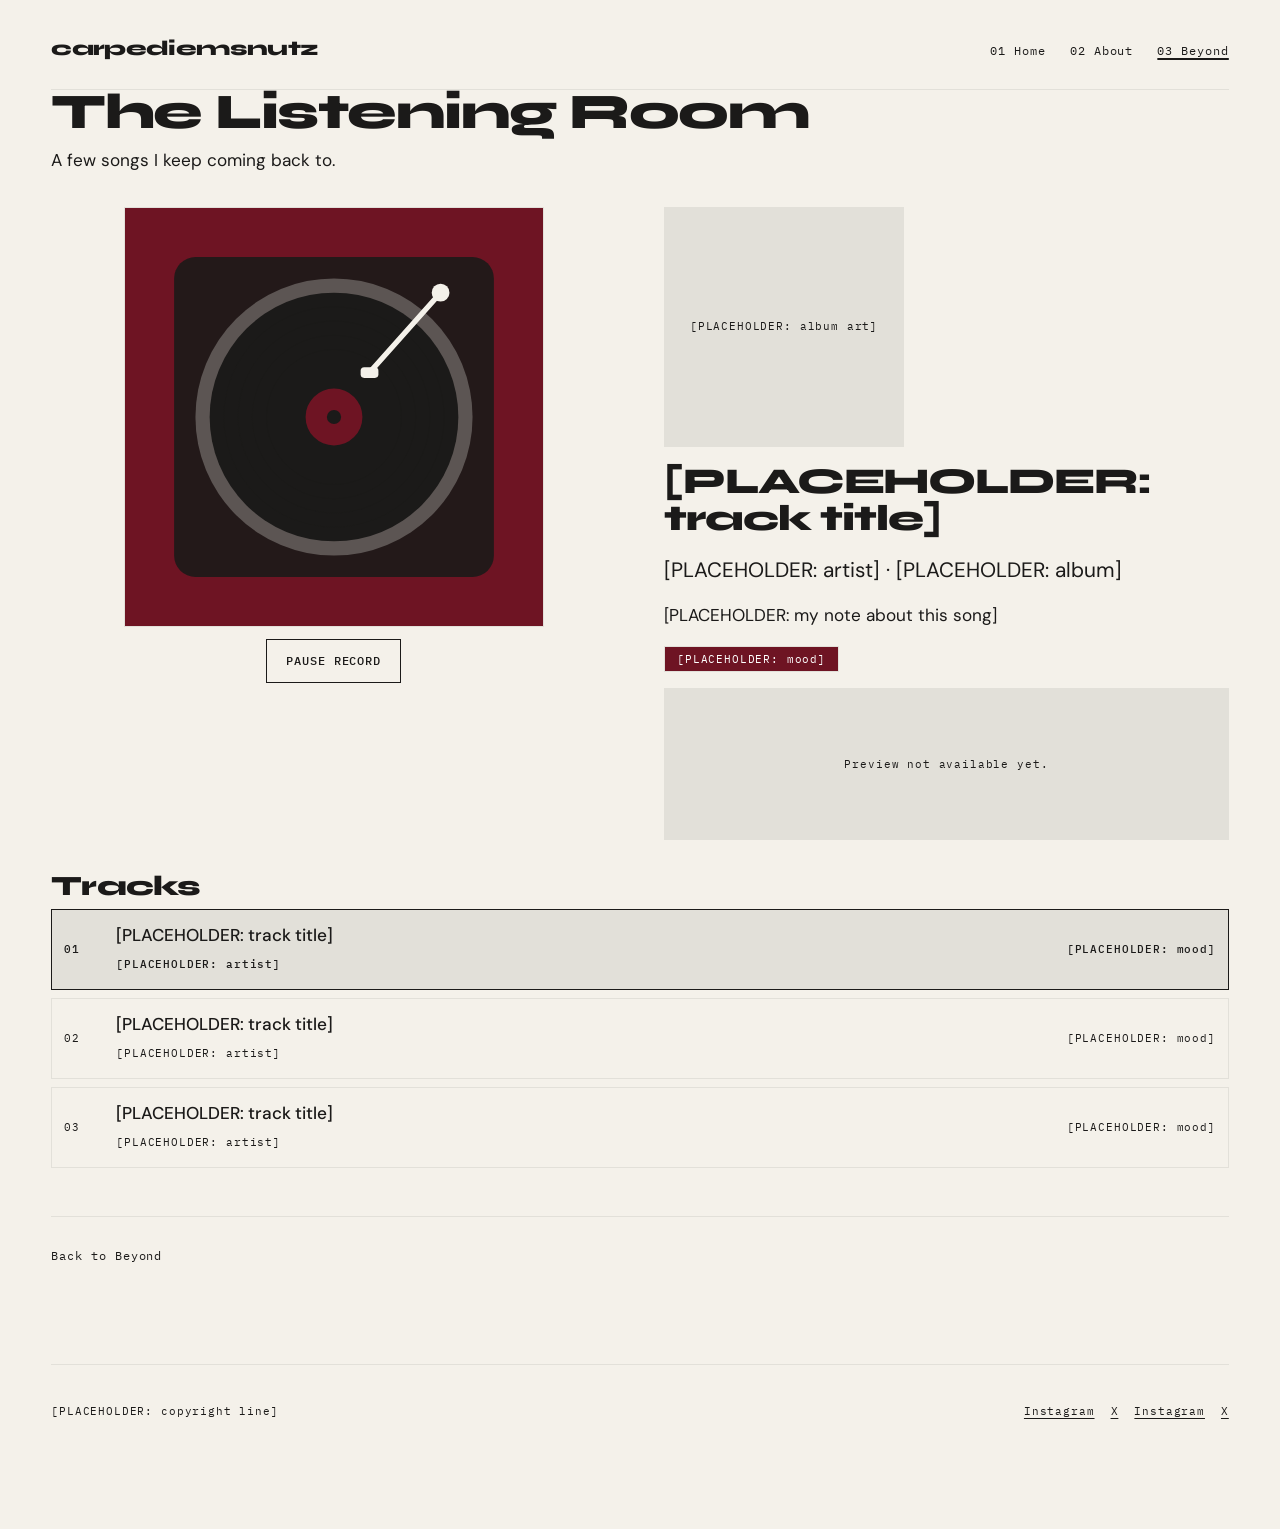
==== commit 4c151fce: "add cache-buster to pages.js" ====
--- a/listening-room/index.html
+++ b/listening-room/index.html
@@ -90,7 +90,7 @@
 
 </div>
 
-<script src="../js/pages.js"></script>
+<script src="../js/pages.js?v=2"></script>
 <script src="../js/listening-room.js"></script>
 </body>
 </html>
--- a/css/tokens.css
+++ b/css/tokens.css
@@ -17,7 +17,7 @@
 
   --maroon: #6E1423;
   --vermilion: #E4472B;
-  --cobalt: #2B44D8;
+  --cobalt: #2B44D8;   /* reserved: not used in the current design */
   --butter: #F2C94C;
 
   /* On-colour text.
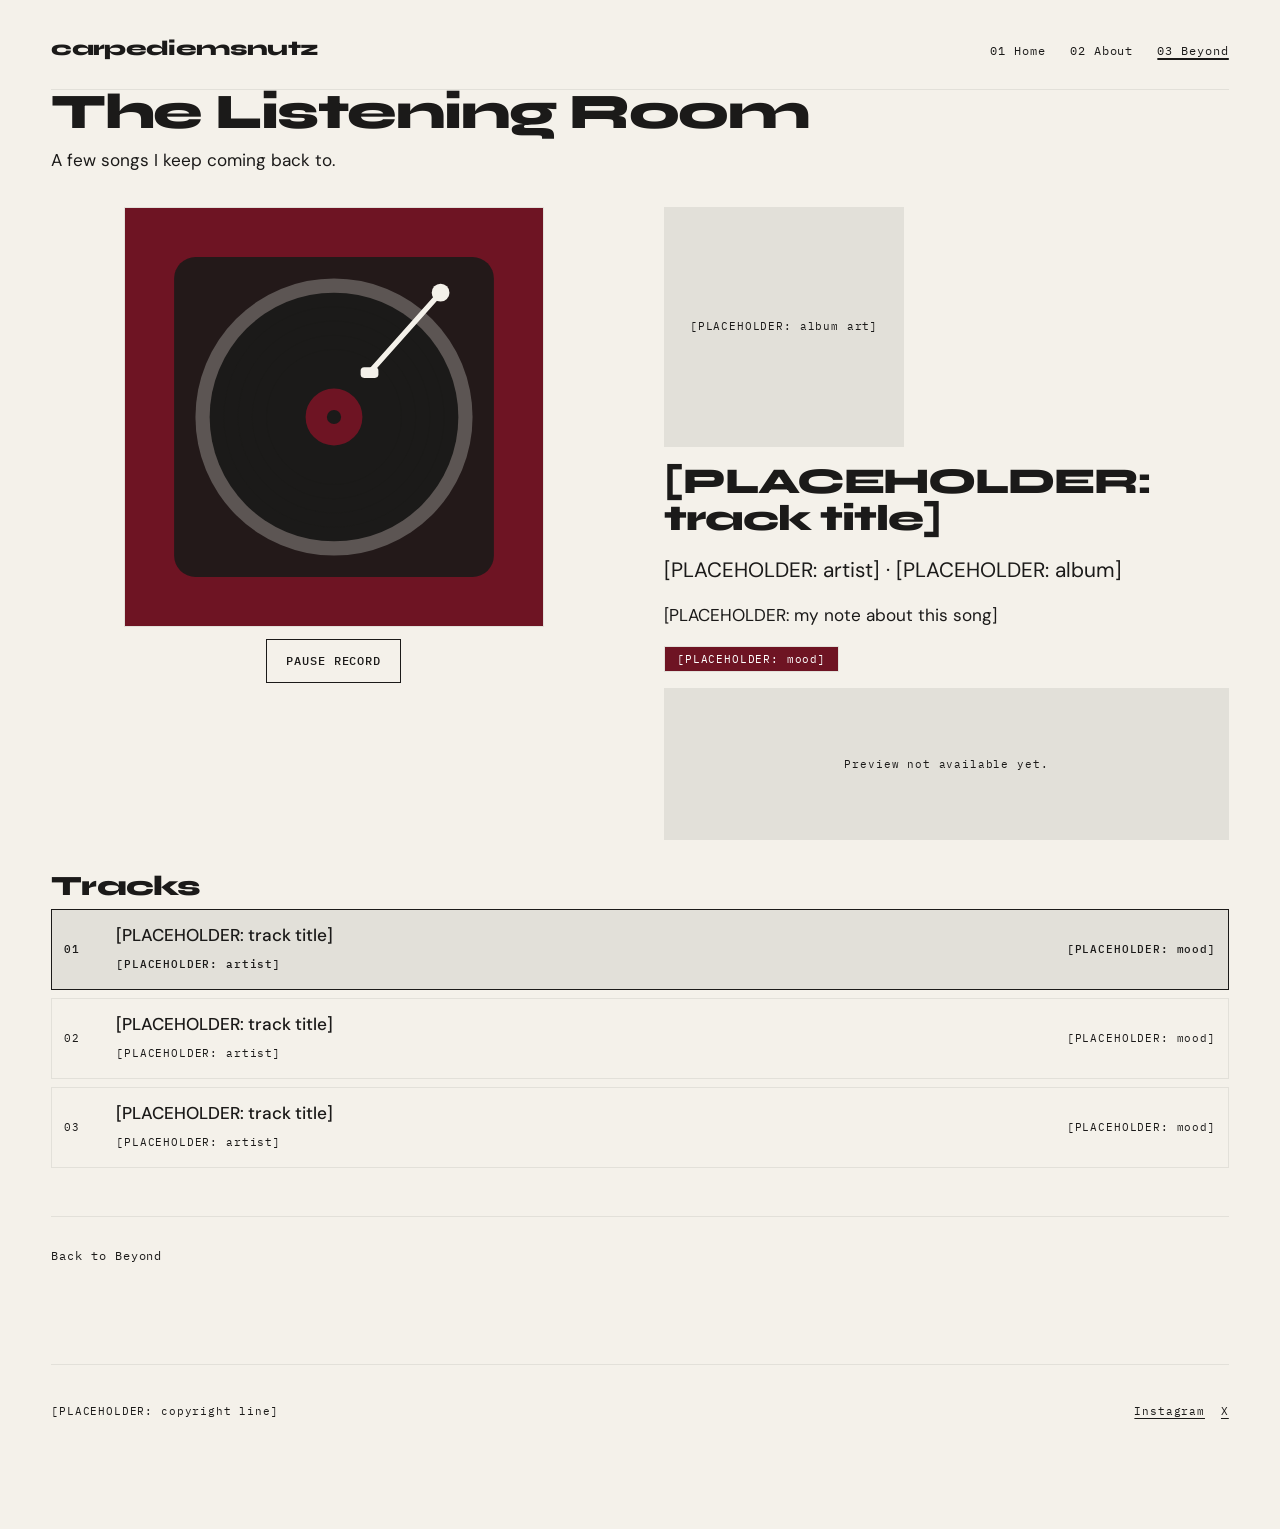
==== commit 1cdf0128: "fix duplicate social links in listening room" ====
--- a/listening-room/index.html
+++ b/listening-room/index.html
@@ -91,6 +91,6 @@
 </div>
 
 <script src="../js/pages.js?v=2"></script>
-<script src="../js/listening-room.js"></script>
+<script src="../js/listening-room.js?v=1"></script>
 </body>
 </html>
